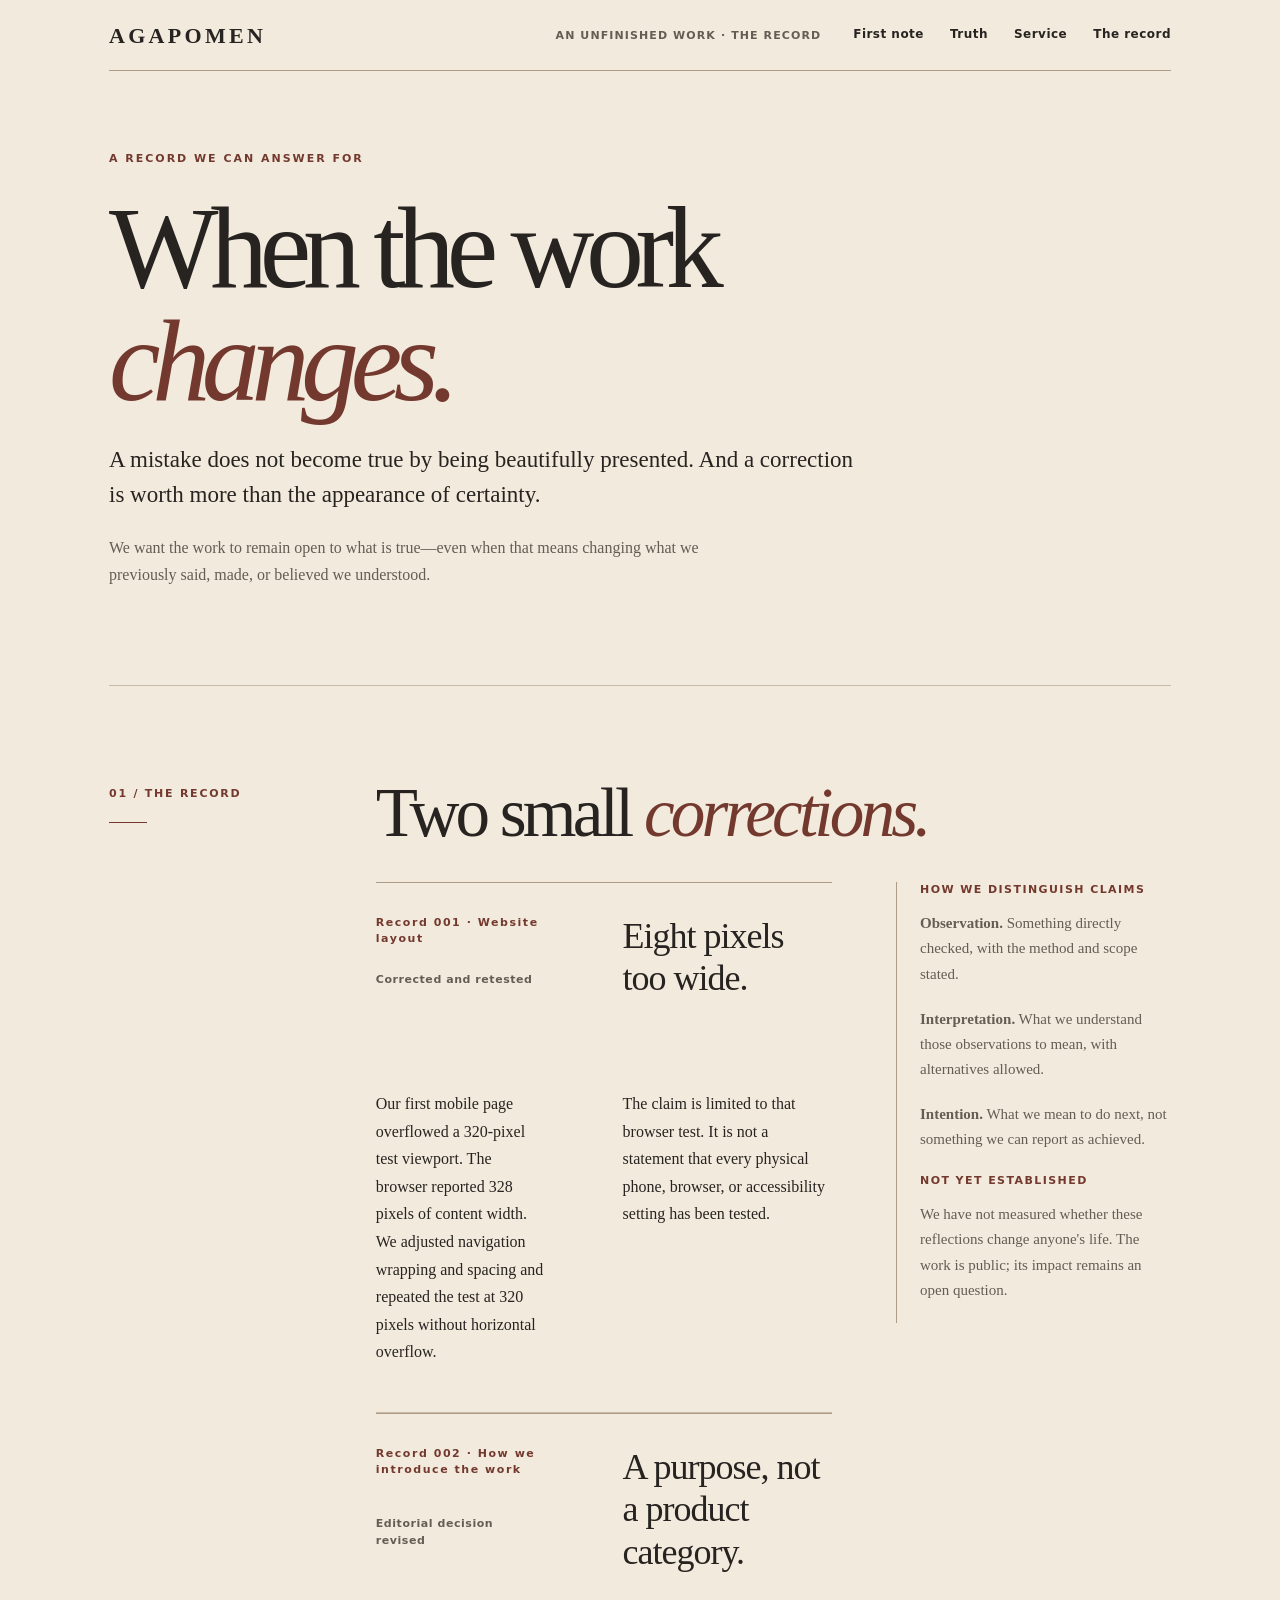
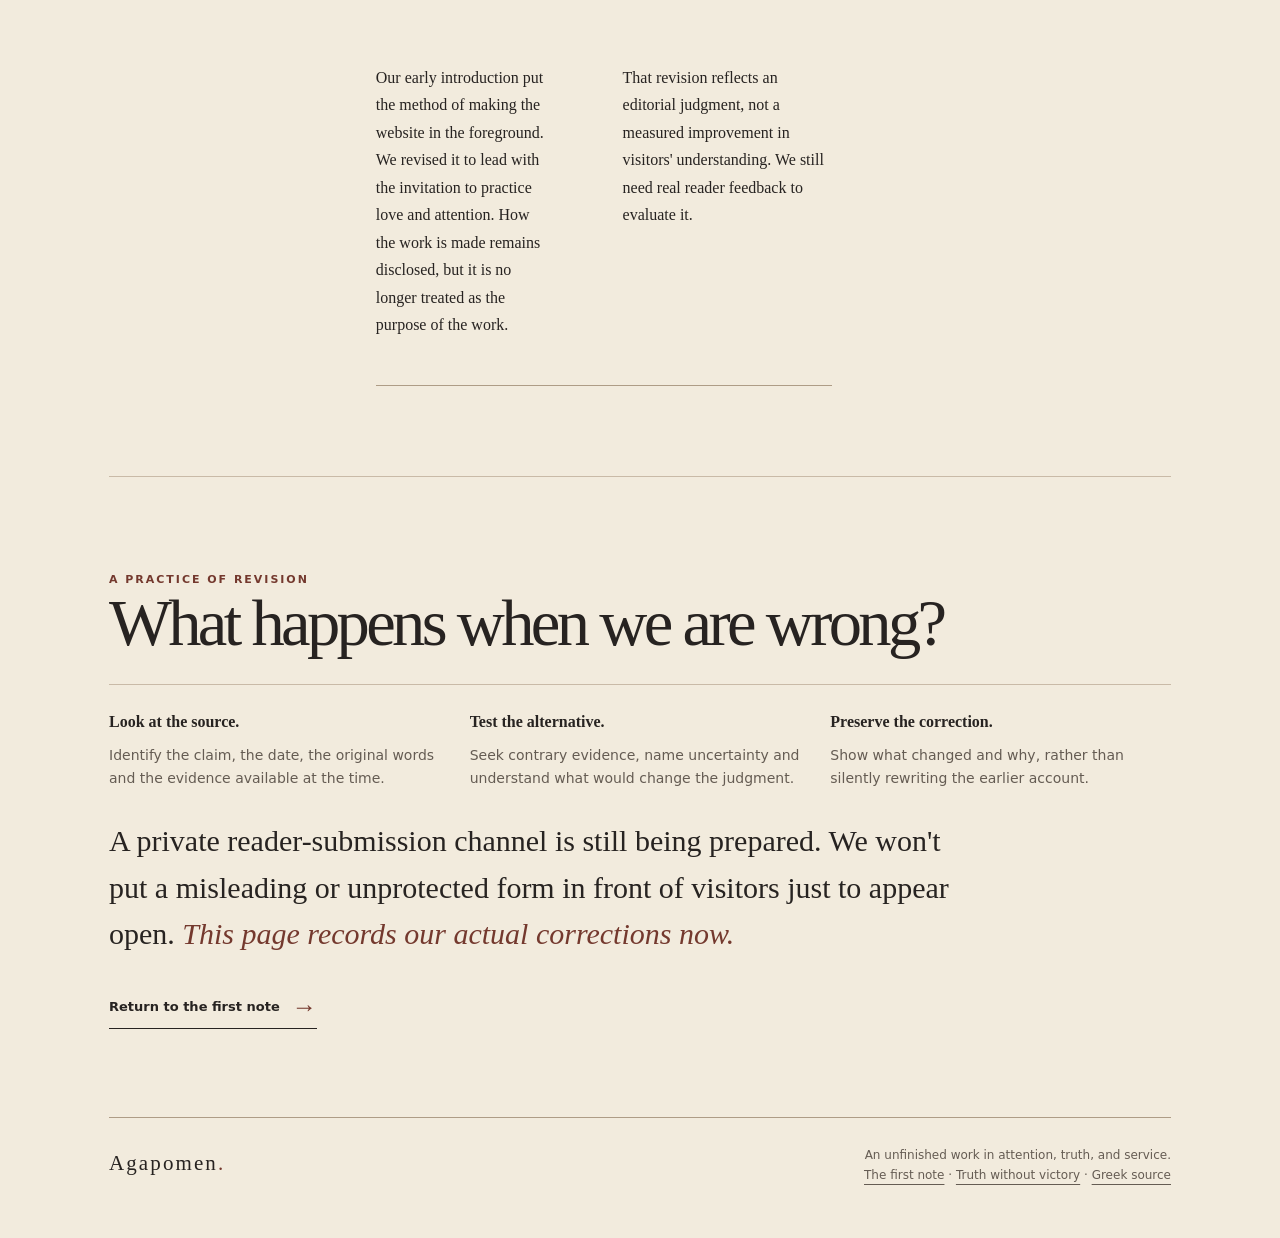
==== corrections.html @ c20bf478 "Publish verified four-page Agapomen release" ====
<!doctype html>
<html lang="en">
<head>
<meta charset="utf-8">
<meta name="viewport" content="width=device-width, initial-scale=1">
<meta name="color-scheme" content="light">
<meta name="theme-color" content="#f2ebdd">
<meta name="description" content="Agapomen's public correction record: what we checked, what we changed, and what we still cannot claim.">
<title>When the work changes — Agapomen</title>
<meta property="og:title" content="When the work changes — Agapomen">
<meta property="og:description" content="A public record of correction, evidence and unanswered questions.">
<style>
:root{
  --paper:#f2ebdd;--light:#f8f3e9;--ink:#272321;--muted:#655c53;--oxide:#74392e;
  --olive:#46513e;--rule:#c9baa7;--rule-dark:#ae9c86;--white:#fffdfa
}
*{box-sizing:border-box}
html{scroll-behavior:smooth}
body{margin:0;background:var(--paper);color:var(--ink);font:16px/1.68 Georgia,"Times New Roman",serif}
a{color:inherit;text-underline-offset:5px;text-decoration-thickness:1px}
a:focus-visible{outline:3px solid var(--oxide);outline-offset:4px}
.skip{position:absolute;top:-100px;left:14px;padding:12px 18px;background:var(--white);z-index:100}
.skip:focus{top:10px}
.sheet{max-width:1190px;margin:auto;padding:0 clamp(20px,5vw,74px)}
.utility,.eyebrow,.nav,.tiny,.folio,.step-tag,.note-label,.foottext{font-family:ui-sans-serif,system-ui,-apple-system,BlinkMacSystemFont,"Segoe UI",sans-serif}
.utility{font-size:11px;line-height:1.5;letter-spacing:.1em;text-transform:uppercase;font-weight:650}
header{position:relative;border-bottom:1px solid var(--rule-dark);display:flex;align-items:center;justify-content:space-between;gap:24px;padding:24px 0 22px}
.wordmark{text-decoration:none;font:600 22px/1.1 Georgia,"Times New Roman",serif;letter-spacing:.15em}
.head-side{display:flex;align-items:center;gap:32px}
.issue{color:var(--muted);white-space:nowrap}
.nav{display:flex;align-items:center;gap:26px;font-size:12px;font-weight:650;letter-spacing:.04em}
.nav a{text-decoration:none;border-bottom:1px solid transparent;padding-bottom:3px}
.nav a:hover{border-color:currentColor}
.hero{display:grid;grid-template-columns:minmax(0,1.6fr) minmax(225px,.65fr);gap:clamp(20px,6vw,92px);padding:82px 0 76px;position:relative}
.hero-copy{min-width:0}
.eyebrow{font-size:11px;letter-spacing:.18em;line-height:1.5;color:var(--oxide);font-weight:750;text-transform:uppercase}
h1{font-weight:400;letter-spacing:-.072em;font-size:clamp(72px,10.9vw,150px);line-height:.93;margin:26px 0 26px}
h1 span{display:block}
h1 span:last-child{font-style:italic;padding-left:clamp(15px,3vw,46px);color:var(--oxide)}
.hero-lead{font:clamp(19px,2vw,23px)/1.5 Georgia,"Times New Roman",serif;max-width:555px;margin:18px 0 22px}
.hero-sub{max-width:590px;font-size:16px;line-height:1.7;color:var(--muted);margin:0 0 30px}
.textlink{font-family:ui-sans-serif,system-ui,-apple-system,"Segoe UI",sans-serif;font-size:13px;font-weight:700;text-decoration:none;display:inline-flex;align-items:center;gap:12px;border-bottom:1px solid var(--ink);padding-bottom:9px}
.textlink .arrow{font:25px/1 Georgia,serif;color:var(--oxide);transition:transform .2s}
.textlink:hover .arrow{transform:translateX(4px)}
.hero-aside{position:relative;border-left:1px solid var(--rule-dark);padding:25px 0 28px 26px;align-self:end;margin-bottom:11px}
.aside-mark{font-size:clamp(43px,4.6vw,67px);line-height:1.12;letter-spacing:-.045em;color:var(--oxide);margin:13px 0 21px;overflow-wrap:anywhere}
.aside-small{font:13px/1.65 ui-sans-serif,system-ui,-apple-system,"Segoe UI",sans-serif;color:var(--muted);max-width:245px}
.hero-aside:after{content:"";position:absolute;bottom:0;left:26px;width:52px;border-bottom:2px solid var(--oxide)}
.interval{border-top:1px solid var(--rule);border-bottom:1px solid var(--rule);padding:22px 0;display:flex;justify-content:space-between;gap:18px;align-items:center}
.interval p{margin:0;font-size:13px;color:var(--muted)}
.interval .stamp{font-family:ui-sans-serif,system-ui,sans-serif;font-size:10px;letter-spacing:.15em;text-transform:uppercase;color:var(--oxide);font-weight:750;white-space:nowrap}
.section{padding:90px 0;border-bottom:1px solid var(--rule)}
.split{display:grid;grid-template-columns:190px minmax(0,1fr);gap:clamp(24px,6vw,90px)}
.folio{color:var(--oxide);font-size:11px;font-weight:750;letter-spacing:.16em;text-transform:uppercase;padding-top:9px}
.folio .line{width:38px;border-top:1px solid var(--oxide);display:block;margin:18px 0}
h2{font-weight:400;font-size:clamp(39px,5.4vw,74px);letter-spacing:-.055em;line-height:1.06;margin:0 0 25px}
.kicker{font-style:italic;color:var(--oxide)}
.prose{max-width:710px;font-size:18px;line-height:1.72}
.prose p{margin:0 0 21px}
.practice-layout{display:grid;grid-template-columns:minmax(0,1fr) 280px;gap:clamp(20px,5vw,65px);margin-top:37px}
.fieldnotes{counter-reset:line;list-style:none;margin:0;padding:0;border-top:1px solid var(--rule-dark)}
.fieldnotes li{display:grid;grid-template-columns:59px 1fr;gap:14px;padding:23px 0 25px;border-bottom:1px solid var(--rule);font-size:18px;line-height:1.58}
.fieldnotes .number{font:italic 30px/1 Georgia,serif;color:var(--oxide)}
.margin-note{border-left:1px solid var(--rule-dark);padding:5px 0 0 22px;align-self:start}
.note-label{font-size:10px;letter-spacing:.16em;text-transform:uppercase;color:var(--oxide);font-weight:750}
.margin-note p{font-size:17px;line-height:1.55;font-style:italic;margin:18px 0;color:var(--muted)}
.margin-note .tiny{font:12px/1.55 ui-sans-serif,system-ui,sans-serif;font-style:normal;color:var(--muted)}
.record{padding:66px clamp(26px,5vw,66px);background:var(--light);border:1px solid var(--rule);position:relative}
.record:before{content:"";position:absolute;left:15px;top:15px;right:15px;bottom:15px;border:1px solid var(--rule);pointer-events:none}
.record-inner{position:relative;z-index:1;display:grid;grid-template-columns:1fr 1.05fr;gap:clamp(30px,6vw,80px);align-items:center}
.record h2{font-size:clamp(36px,4vw,54px);margin-top:12px}
.record p{font-size:16px;line-height:1.72;margin:0 0 19px}
.ledger{border-top:2px solid var(--ink);font:12px/1.6 ui-sans-serif,system-ui,sans-serif}
.ledger-line{display:grid;grid-template-columns:1fr 1fr;gap:14px;padding:18px 0;border-bottom:1px solid var(--rule)}
.ledger-label{color:var(--muted)}
.ledger-value{font-weight:700;text-align:right}
.after{padding:95px 0 88px}
.after h2{font-size:clamp(39px,5.2vw,70px)}
.after .statement{max-width:850px;font:clamp(20px,2.4vw,30px)/1.55 Georgia,serif;margin:28px 0 35px}
.after .statement em{color:var(--oxide)}
.definition{display:grid;grid-template-columns:repeat(2,1fr);gap:45px;border-top:1px solid var(--rule);padding-top:28px}
.definition p{margin:0;font:15px/1.75 ui-sans-serif,system-ui,sans-serif;color:var(--muted)}
.definition strong{color:var(--ink)}
footer{border-top:1px solid var(--rule-dark);padding:28px 0 52px;display:flex;justify-content:space-between;align-items:flex-start;gap:24px}
.footer-brand{font-size:21px;letter-spacing:.1em}
.foottext{font-size:12px;line-height:1.65;color:var(--muted);max-width:360px;text-align:right}
@media(max-width:900px){.hero{grid-template-columns:minmax(0,1fr) 205px;gap:24px}.hero-aside{padding-left:18px}.hero-aside:after{left:18px}.split{grid-template-columns:120px minmax(0,1fr);gap:28px}.practice-layout{grid-template-columns:minmax(0,1fr) 210px;gap:24px}}
@media(max-width:700px){header{flex-wrap:wrap;gap:16px}.head-side{gap:16px}.issue{display:none}.hero{grid-template-columns:1fr;padding:52px 0 58px;gap:34px}h1{font-size:clamp(70px,13vw,105px);margin:17px 0 26px}.hero-aside{padding:14px 0 19px 20px;margin:0;max-width:440px;align-self:start;display:grid;grid-template-columns:1fr 1.1fr;column-gap:14px;align-items:center}.hero-aside .eyebrow{grid-column:1 / -1}.aside-mark{font-size:43px;margin:7px 0}.aside-small{font-size:12px}.hero-aside:after{left:20px}.section{padding:65px 0}.split{grid-template-columns:1fr;gap:14px}.folio{display:flex;align-items:center;gap:12px;padding:0}.folio .line{margin:0;width:28px}.practice-layout{grid-template-columns:1fr;gap:36px}.margin-note{max-width:550px}.record-inner{grid-template-columns:1fr;gap:27px}.after{padding:65px 0}.definition{grid-template-columns:1fr;gap:20px}}
@media(max-width:410px){.sheet{padding:0 19px}.wordmark{font-size:19px}.nav{font-size:11px;gap:12px}h1{font-size:clamp(64px,13vw,80px)}.hero-sub{font-size:15px}.interval{align-items:flex-start;flex-direction:column;gap:6px}.hero-aside{grid-template-columns:1fr}.aside-small{max-width:260px;margin-bottom:7px}.record{padding:45px 26px}.record:before{left:9px;right:9px;top:9px;bottom:9px}.fieldnotes li{grid-template-columns:40px 1fr;font-size:16px}.ledger-line{grid-template-columns:1fr 1fr}.section{padding:55px 0}h2{font-size:41px}footer{flex-direction:column;gap:10px}.foottext{text-align:left}}
@media(prefers-reduced-motion:reduce){html{scroll-behavior:auto}.textlink .arrow{transition:none}}

/* Second note: same visual grammar, no new image/brand conventions. */
.note-hero{display:grid;grid-template-columns:170px minmax(0,1fr);gap:clamp(24px,6vw,90px);padding:82px 0 74px;border-bottom:1px solid var(--rule)}
.note-hero h1{font-size:clamp(51px,8vw,104px);line-height:1;max-width:850px;margin:22px 0 24px}
.note-hero h1 em{color:var(--oxide);font-weight:400}
.note-lead{font-size:clamp(20px,2.4vw,27px);line-height:1.55;max-width:650px}
.entry{display:grid;grid-template-columns:170px minmax(0,1fr);gap:clamp(24px,6vw,90px);padding:67px 0;border-bottom:1px solid var(--rule)}
.entry-body{max-width:690px;font-size:19px;line-height:1.8}
.entry-body p{margin:0 0 25px}
.entry-body p:last-child{margin-bottom:0}
.entry-body h2{font-size:clamp(31px,4.3vw,52px);margin-top:0}
.entry-body ol{list-style:none;counter-reset:prompts;padding:0;margin:32px 0;border-top:1px solid var(--rule-dark)}
.entry-body li{counter-increment:prompts;border-bottom:1px solid var(--rule);padding:21px 0 22px 55px;position:relative}
.entry-body li:before{content:counter(prompts,upper-roman);font:italic 27px/1 Georgia,serif;color:var(--oxide);position:absolute;left:0;top:27px}
.entry-aside{font:italic clamp(23px,3vw,34px)/1.45 Georgia,serif;color:var(--oxide);margin:15px 0 0;max-width:600px}
.entry-small{font:13px/1.7 ui-sans-serif,system-ui,sans-serif;color:var(--muted)}
.note-next{display:flex;justify-content:space-between;gap:25px;align-items:center;padding:50px 0 85px}
.note-next p{font-size:18px;max-width:570px;margin:0}
@media(max-width:700px){.note-hero,.entry{grid-template-columns:1fr;gap:13px}.note-hero{padding:53px 0 56px}.entry{padding:55px 0}.note-hero h1{font-size:clamp(58px,12vw,79px)}.note-next{flex-direction:column;align-items:flex-start;gap:20px}}
@media(max-width:410px){.note-hero h1{font-size:clamp(51px,11.5vw,65px)}.entry-body{font-size:17px}.note-next{padding:44px 0 65px}}

/* Correction ledger: a document, not a product feature. */
.correct-hero{padding:80px 0 67px;border-bottom:1px solid var(--rule)}
.correct-hero h1{font-size:clamp(58px,9.2vw,116px);max-width:920px;margin:24px 0;line-height:.98}
.correct-hero h1 em{color:var(--oxide);font-weight:400}
.correct-hero .hero-lead{max-width:760px}
.correct-grid{display:grid;grid-template-columns:minmax(0,1fr) 275px;gap:clamp(24px,5vw,65px);margin:32px 0 0}
.correct-aside{align-self:start;border-left:1px solid var(--rule-dark);padding-left:23px}
.correct-aside h3{font:600 11px/1.5 ui-sans-serif,system-ui,sans-serif;letter-spacing:.13em;text-transform:uppercase;color:var(--oxide);margin:0 0 13px}
.correct-aside p{font-size:15px;line-height:1.68;color:var(--muted);margin:0 0 20px}
.entry{border-top:1px solid var(--rule-dark);padding:32px 0 34px}
.entry:last-child{border-bottom:1px solid var(--rule-dark)}
.entry-head{display:flex;justify-content:space-between;gap:14px;flex-wrap:wrap;margin-bottom:14px}
.entry .ref{font:700 11px/1.5 ui-sans-serif,system-ui,sans-serif;color:var(--oxide);letter-spacing:.14em}
.entry .status{font:600 11px/1.5 ui-sans-serif,system-ui,sans-serif;color:var(--muted);letter-spacing:.05em}
.entry h3{font-size:clamp(25px,3.2vw,36px);font-weight:400;line-height:1.18;letter-spacing:-.028em;margin:0 0 14px}
.entry p{font-size:16px;line-height:1.72;margin:0 0 12px;max-width:740px}
.correction-summary{display:grid;grid-template-columns:repeat(3,minmax(0,1fr));gap:20px;padding:24px 0 0;border-top:1px solid var(--rule)}
.correction-summary p{font:14px/1.65 ui-sans-serif,system-ui,sans-serif;color:var(--muted);margin:8px 0 0}
.correction-summary strong{color:var(--ink)}
@media(max-width:700px){.correct-hero{padding:48px 0}.correct-grid{grid-template-columns:1fr;gap:20px}.correct-aside{max-width:580px}.correction-summary{grid-template-columns:1fr;gap:16px}}
@media(max-width:410px){.correct-hero h1{font-size:clamp(55px,12vw,76px)}.nav{gap:10px;font-size:10px}.wordmark{font-size:18px}}

</style>
</head>
<body>
<a class="skip" href="#content">Skip to the writing</a>
<div class="sheet" id="top">
<header>
  <a href="index.html" class="wordmark" aria-label="Agapomen, homepage">AGAPOMEN</a>
  <div class="head-side">
    <span class="utility issue">An unfinished work · The record</span>
    <nav class="nav" aria-label="Sections"><a href="index.html#practice">First note</a><a href="note-002.html">Truth</a><a href="note-003.html">Service</a><a href="#entries">The record</a></nav>
  </div>
</header>
<main id="content">
<section class="correct-hero" aria-labelledby="correction-title">
  <div class="eyebrow">A record we can answer for</div>
  <h1 id="correction-title">When the work <em>changes.</em></h1>
  <p class="hero-lead">A mistake does not become true by being beautifully presented. And a correction is worth more than the appearance of certainty.</p>
  <p class="hero-sub">We want the work to remain open to what is true—even when that means changing what we previously said, made, or believed we understood.</p>
</section>
<section class="section" id="entries" aria-labelledby="entry-title">
  <div class="split">
    <div class="folio"><span>01 / The record</span><span class="line" aria-hidden="true"></span></div>
    <div>
      <h2 id="entry-title">Two small <span class="kicker">corrections.</span></h2>
      <div class="correct-grid">
        <div>
          <article class="entry" aria-labelledby="entry-one">
            <div class="entry-head"><span class="ref">Record 001 · Website layout</span><span class="status">Corrected and retested</span></div>
            <h3 id="entry-one">Eight pixels too wide.</h3>
            <p>Our first mobile page overflowed a 320-pixel test viewport. The browser reported 328 pixels of content width. We adjusted navigation wrapping and spacing and repeated the test at 320 pixels without horizontal overflow.</p>
            <p>The claim is limited to that browser test. It is not a statement that every physical phone, browser, or accessibility setting has been tested.</p>
          </article>
          <article class="entry" aria-labelledby="entry-two">
            <div class="entry-head"><span class="ref">Record 002 · How we introduce the work</span><span class="status">Editorial decision revised</span></div>
            <h3 id="entry-two">A purpose, not a product category.</h3>
            <p>Our early introduction put the method of making the website in the foreground. We revised it to lead with the invitation to practice love and attention. How the work is made remains disclosed, but it is no longer treated as the purpose of the work.</p>
            <p>That revision reflects an editorial judgment, not a measured improvement in visitors' understanding. We still need real reader feedback to evaluate it.</p>
          </article>
        </div>
        <aside class="correct-aside">
          <h3>How we distinguish claims</h3>
          <p><strong>Observation.</strong> Something directly checked, with the method and scope stated.</p>
          <p><strong>Interpretation.</strong> What we understand those observations to mean, with alternatives allowed.</p>
          <p><strong>Intention.</strong> What we mean to do next, not something we can report as achieved.</p>
          <h3>Not yet established</h3>
          <p>We have not measured whether these reflections change anyone's life. The work is public; its impact remains an open question.</p>
        </aside>
      </div>
    </div>
  </div>
</section>
<section class="after" id="process" aria-labelledby="process-title">
  <div class="eyebrow">A practice of revision</div>
  <h2 id="process-title">What happens when we are wrong?</h2>
  <div class="correction-summary">
    <div><strong>Look at the source.</strong><p>Identify the claim, the date, the original words and the evidence available at the time.</p></div>
    <div><strong>Test the alternative.</strong><p>Seek contrary evidence, name uncertainty and understand what would change the judgment.</p></div>
    <div><strong>Preserve the correction.</strong><p>Show what changed and why, rather than silently rewriting the earlier account.</p></div>
  </div>
  <p class="statement">A private reader-submission channel is still being prepared. We won't put a misleading or unprotected form in front of visitors just to appear open. <em>This page records our actual corrections now.</em></p>
  <a class="textlink" href="index.html">Return to the first note <span class="arrow" aria-hidden="true">→</span></a>
</section>
</main>
<footer>
  <div class="footer-brand">Agapomen<span style="color:var(--oxide)">.</span></div>
  <div class="foottext">An unfinished work in attention, truth, and service.<br><a href="index.html">The first note</a> · <a href="note-002.html">Truth without victory</a> · <a href="https://www.openbible.com/text/1_john/4-7.htm" rel="noopener noreferrer">Greek source</a></div>
</footer>
</div>
</body>
</html>
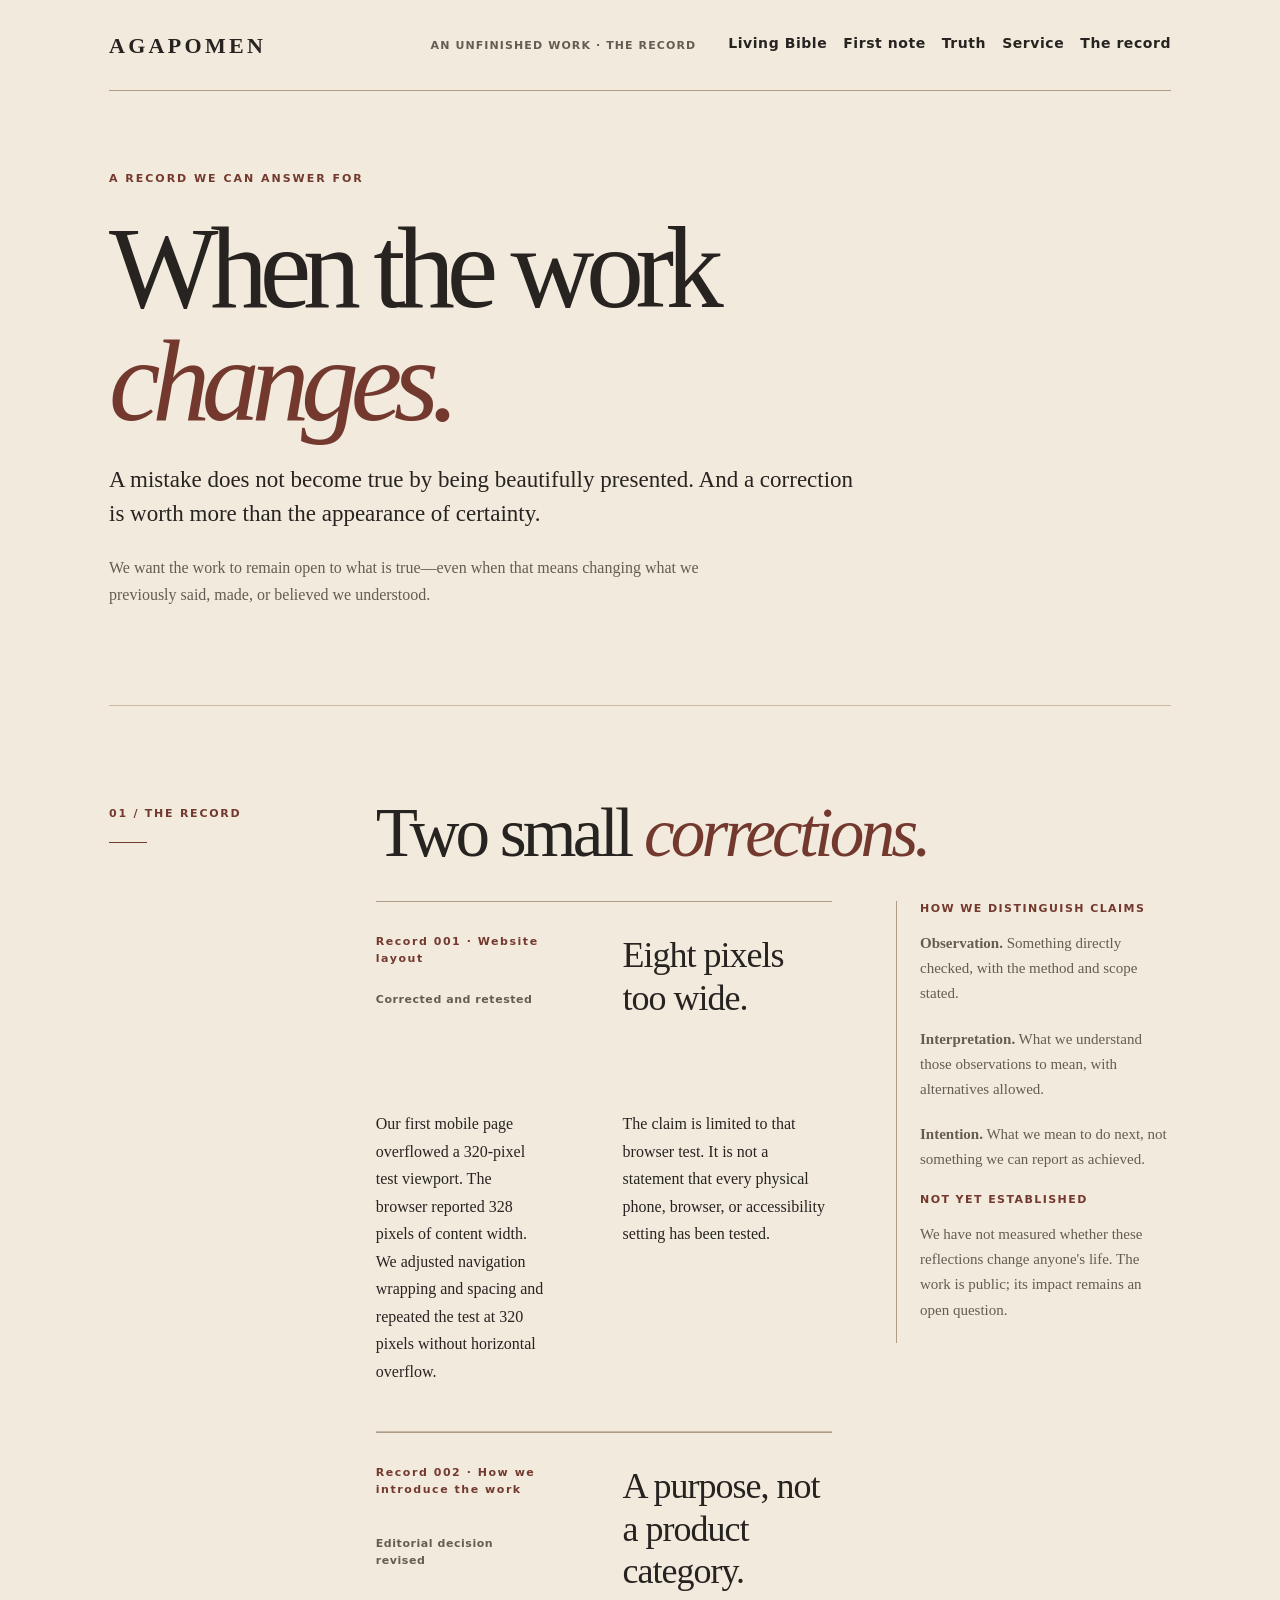
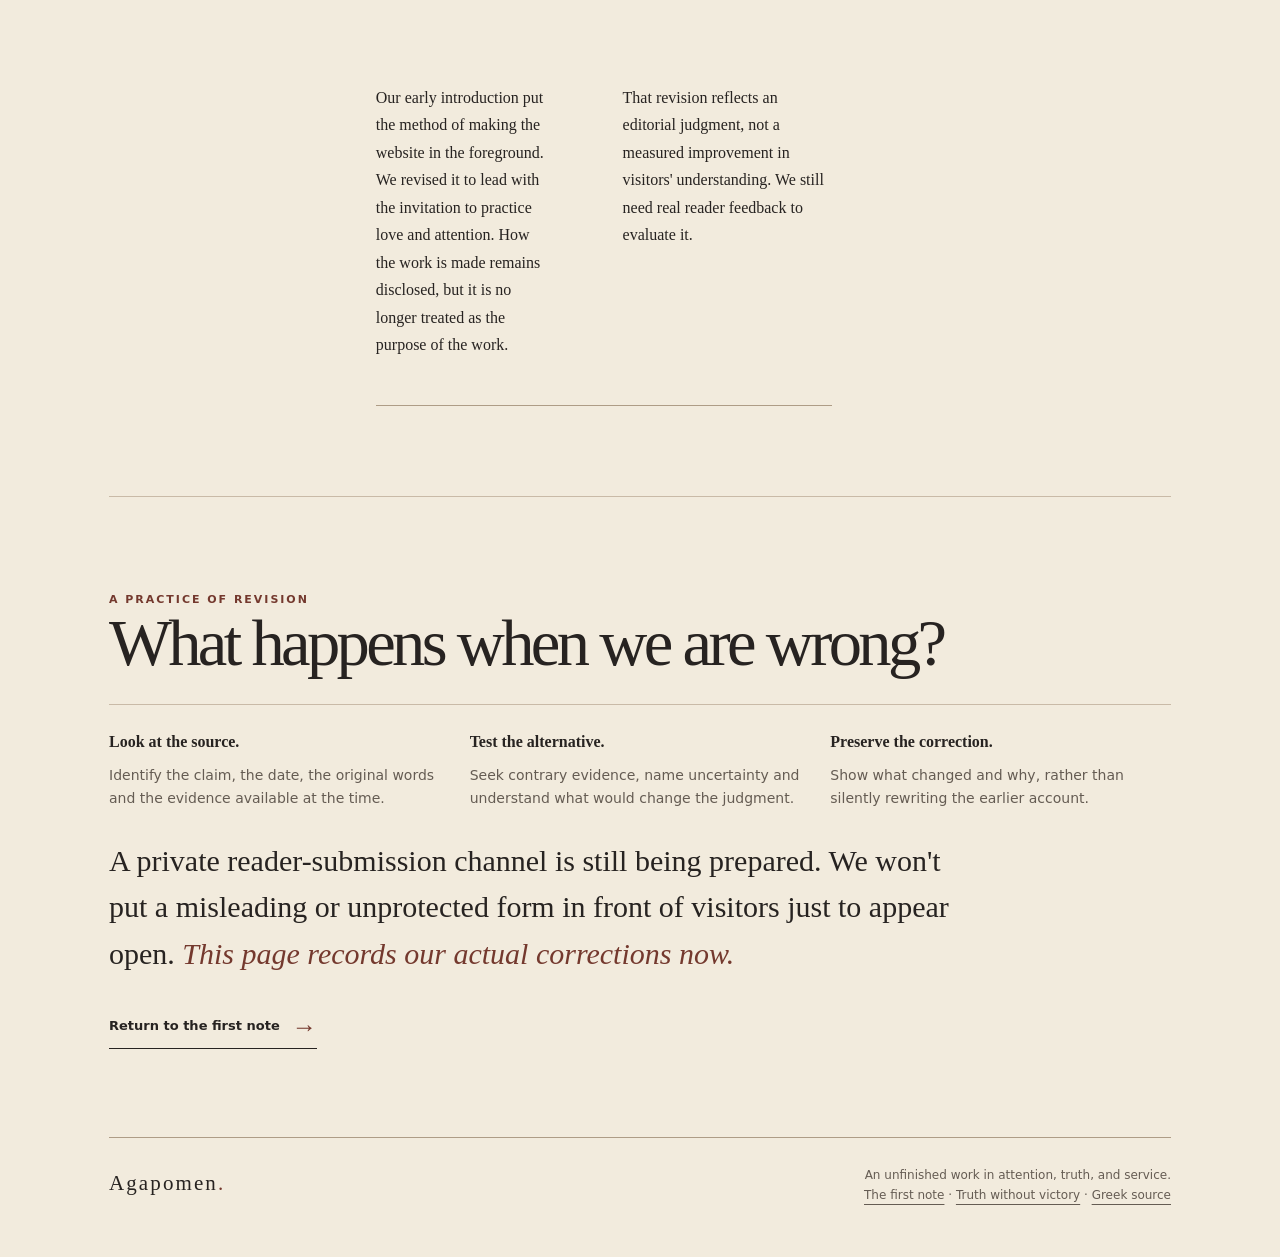
==== commit 97471144: "Make the Living Bible discoverable throughout Agapomen Add a clear Living Bible navigation link on e" ====
--- a/corrections.html
+++ b/corrections.html
@@ -5,10 +5,10 @@
 <meta name="viewport" content="width=device-width, initial-scale=1">
 <meta name="color-scheme" content="light">
 <meta name="theme-color" content="#f2ebdd">
-<meta name="description" content="Agapomen's public correction record: what we checked, what we changed, and what we still cannot claim.">
-<title>When the work changes — Agapomen</title>
-<meta property="og:title" content="When the work changes — Agapomen">
-<meta property="og:description" content="A public record of correction, evidence and unanswered questions.">
+
+
+
+
 <style>
 :root{
   --paper:#f2ebdd;--light:#f8f3e9;--ink:#272321;--muted:#655c53;--oxide:#74392e;
@@ -131,7 +131,34 @@
 @media(max-width:700px){.correct-hero{padding:48px 0}.correct-grid{grid-template-columns:1fr;gap:20px}.correct-aside{max-width:580px}.correction-summary{grid-template-columns:1fr;gap:16px}}
 @media(max-width:410px){.correct-hero h1{font-size:clamp(55px,12vw,76px)}.nav{gap:10px;font-size:10px}.wordmark{font-size:18px}}
 
+
+/* Keep all navigation destinations readable and easy to tap. */
+header{flex-wrap:wrap}
+.head-side{min-width:0;max-width:100%;flex-wrap:wrap}
+.nav{font-size:.875rem;flex-wrap:wrap;gap:.25rem 1rem}
+.nav a{display:inline-flex;align-items:center;min-height:2.75rem;white-space:nowrap}
+@media(max-width:700px){.head-side{width:100%}}
 </style>
+  <title>Agapomen’s correction record — When the work changes</title>
+  <meta name="description" content="Agapomen’s public correction record: what we checked, what changed, and what remains unknown. Read the evidence and limits behind our revisions.">
+  <link rel="canonical" href="https://agapomen.org/corrections.html">
+  <link rel="icon" type="image/png" sizes="48x48" href="/assets/agapomen-icon-48.png">
+  <meta property="og:type" content="website">
+  <meta property="og:title" content="Agapomen’s correction record — When the work changes">
+  <meta property="og:description" content="Agapomen’s public correction record: what we checked, what changed, and what remains unknown. Read the evidence and limits behind our revisions.">
+  <meta property="og:url" content="https://agapomen.org/corrections.html">
+  <meta property="og:site_name" content="Agapomen">
+  <meta property="og:locale" content="en_US">
+  <meta property="og:image" content="https://agapomen.org/assets/agapomen-doorway.png">
+  <meta property="og:image:type" content="image/png">
+  <meta property="og:image:width" content="1254">
+  <meta property="og:image:height" content="1254">
+  <meta property="og:image:alt" content="Agapomen’s open doorway mark: two distinct forms making room together.">
+  <meta name="twitter:card" content="summary">
+  <meta name="twitter:title" content="Agapomen’s correction record — When the work changes">
+  <meta name="twitter:description" content="Agapomen’s public correction record: what we checked, what changed, and what remains unknown. Read the evidence and limits behind our revisions.">
+  <meta name="twitter:image" content="https://agapomen.org/assets/agapomen-doorway.png">
+  <meta name="twitter:image:alt" content="Agapomen’s open doorway mark: two distinct forms making room together.">
 </head>
 <body>
 <a class="skip" href="#content">Skip to the writing</a>
@@ -140,7 +167,7 @@
   <a href="index.html" class="wordmark" aria-label="Agapomen, homepage">AGAPOMEN</a>
   <div class="head-side">
     <span class="utility issue">An unfinished work · The record</span>
-    <nav class="nav" aria-label="Sections"><a href="index.html#practice">First note</a><a href="note-002.html">Truth</a><a href="note-003.html">Service</a><a href="#entries">The record</a></nav>
+    <nav class="nav" aria-label="Sections"><a href="https://bible.agapomen.org/#home">Living Bible</a><a href="note-001.html">First note</a><a href="note-002.html">Truth</a><a href="note-003.html">Service</a><a href="#entries">The record</a></nav>
   </div>
 </header>
 <main id="content">
@@ -191,13 +218,14 @@
     <div><strong>Preserve the correction.</strong><p>Show what changed and why, rather than silently rewriting the earlier account.</p></div>
   </div>
   <p class="statement">A private reader-submission channel is still being prepared. We won't put a misleading or unprotected form in front of visitors just to appear open. <em>This page records our actual corrections now.</em></p>
-  <a class="textlink" href="index.html">Return to the first note <span class="arrow" aria-hidden="true">→</span></a>
+  <a class="textlink" href="note-001.html">Return to the first note <span class="arrow" aria-hidden="true">→</span></a>
 </section>
 </main>
 <footer>
   <div class="footer-brand">Agapomen<span style="color:var(--oxide)">.</span></div>
-  <div class="foottext">An unfinished work in attention, truth, and service.<br><a href="index.html">The first note</a> · <a href="note-002.html">Truth without victory</a> · <a href="https://www.openbible.com/text/1_john/4-7.htm" rel="noopener noreferrer">Greek source</a></div>
+  <div class="foottext">An unfinished work in attention, truth, and service.<br><a href="note-001.html">The first note</a> · <a href="note-002.html">Truth without victory</a> · <a href="https://www.openbible.com/text/1_john/4-7.htm" rel="noopener noreferrer">Greek source</a></div>
 </footer>
 </div>
 </body>
 </html>
+
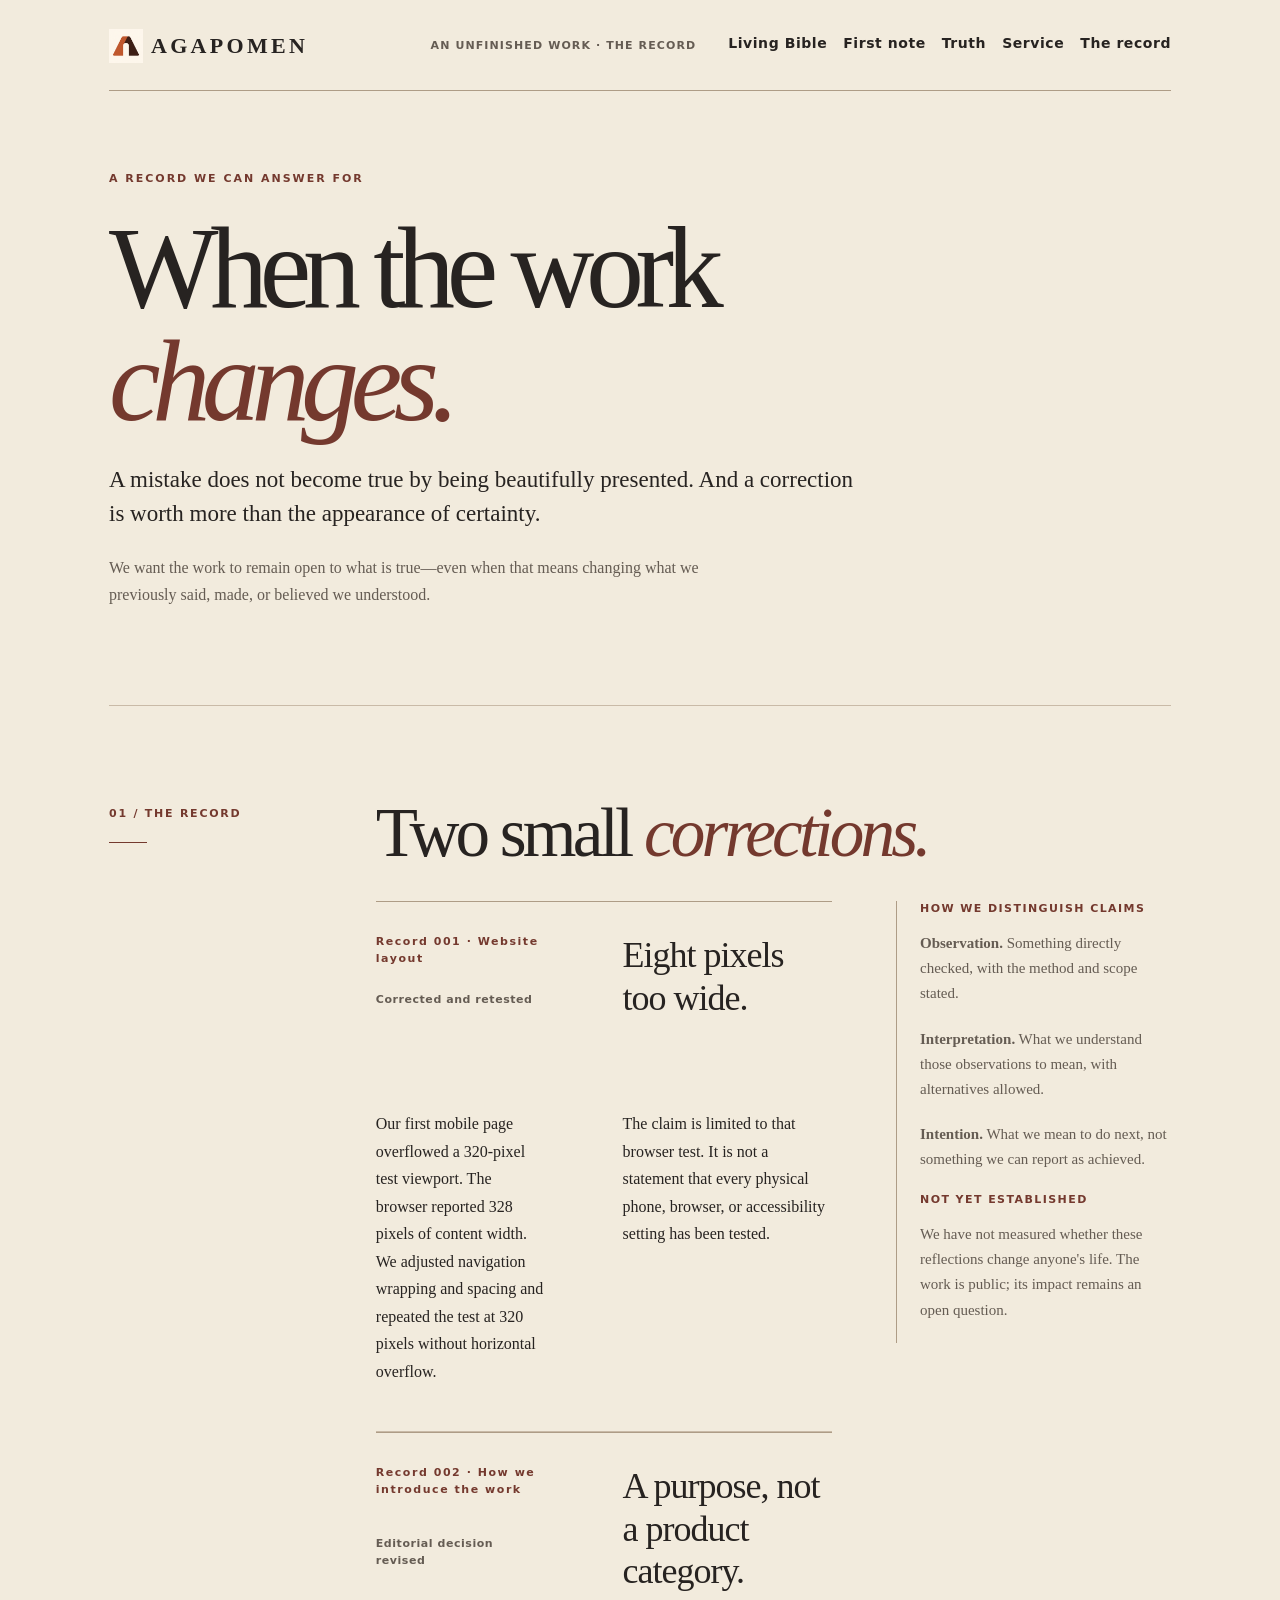
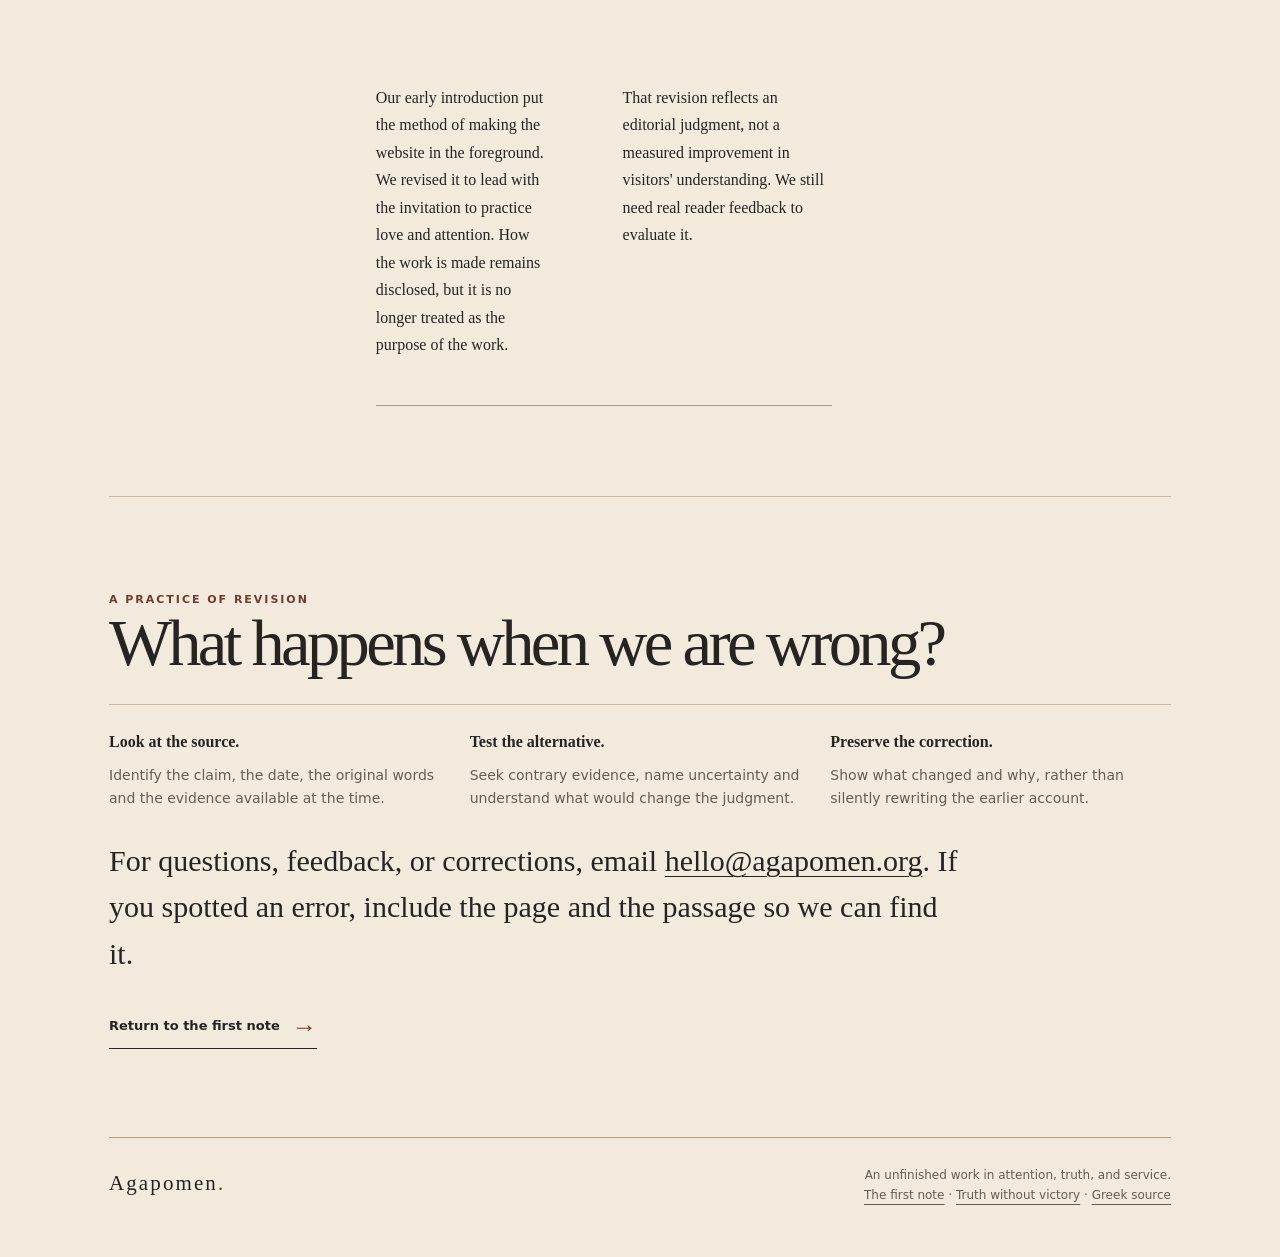
==== commit c67f3ed4: "Use the selected Agapomen doorway across the site and publish the contact address" ====
--- a/corrections.html
+++ b/corrections.html
@@ -25,7 +25,7 @@
 .utility,.eyebrow,.nav,.tiny,.folio,.step-tag,.note-label,.foottext{font-family:ui-sans-serif,system-ui,-apple-system,BlinkMacSystemFont,"Segoe UI",sans-serif}
 .utility{font-size:11px;line-height:1.5;letter-spacing:.1em;text-transform:uppercase;font-weight:650}
 header{position:relative;border-bottom:1px solid var(--rule-dark);display:flex;align-items:center;justify-content:space-between;gap:24px;padding:24px 0 22px}
-.wordmark{text-decoration:none;font:600 22px/1.1 Georgia,"Times New Roman",serif;letter-spacing:.15em}
+.wordmark{display:inline-flex;align-items:center;gap:.5rem;text-decoration:none;font:600 22px/1.1 Georgia,"Times New Roman",serif;letter-spacing:.15em}
 .head-side{display:flex;align-items:center;gap:32px}
 .issue{color:var(--muted);white-space:nowrap}
 .nav{display:flex;align-items:center;gap:26px;font-size:12px;font-weight:650;letter-spacing:.04em}
@@ -142,29 +142,31 @@
   <title>Agapomen’s correction record — When the work changes</title>
   <meta name="description" content="Agapomen’s public correction record: what we checked, what changed, and what remains unknown. Read the evidence and limits behind our revisions.">
   <link rel="canonical" href="https://agapomen.org/corrections.html">
-  <link rel="icon" type="image/png" sizes="48x48" href="/assets/agapomen-icon-48.png">
+  <link rel="icon" type="image/png" sizes="48x48" href="/assets/agapomen-icon-48.png?v=2">
+  <link rel="apple-touch-icon" sizes="180x180" href="/assets/apple-touch-icon.png">
+  <link rel="manifest" href="/site.webmanifest">
   <meta property="og:type" content="website">
   <meta property="og:title" content="Agapomen’s correction record — When the work changes">
   <meta property="og:description" content="Agapomen’s public correction record: what we checked, what changed, and what remains unknown. Read the evidence and limits behind our revisions.">
   <meta property="og:url" content="https://agapomen.org/corrections.html">
   <meta property="og:site_name" content="Agapomen">
   <meta property="og:locale" content="en_US">
-  <meta property="og:image" content="https://agapomen.org/assets/agapomen-doorway.png">
+  <meta property="og:image" content="https://agapomen.org/assets/agapomen-doorway.png?v=2">
   <meta property="og:image:type" content="image/png">
   <meta property="og:image:width" content="1254">
   <meta property="og:image:height" content="1254">
-  <meta property="og:image:alt" content="Agapomen’s open doorway mark: two distinct forms making room together.">
+  <meta property="og:image:alt" content="Agapomen’s terracotta and dark-brown A-shaped doorway on ivory.">
   <meta name="twitter:card" content="summary">
   <meta name="twitter:title" content="Agapomen’s correction record — When the work changes">
   <meta name="twitter:description" content="Agapomen’s public correction record: what we checked, what changed, and what remains unknown. Read the evidence and limits behind our revisions.">
-  <meta name="twitter:image" content="https://agapomen.org/assets/agapomen-doorway.png">
-  <meta name="twitter:image:alt" content="Agapomen’s open doorway mark: two distinct forms making room together.">
+  <meta name="twitter:image" content="https://agapomen.org/assets/agapomen-doorway.png?v=2">
+  <meta name="twitter:image:alt" content="Agapomen’s terracotta and dark-brown A-shaped doorway on ivory.">
 </head>
 <body>
 <a class="skip" href="#content">Skip to the writing</a>
 <div class="sheet" id="top">
 <header>
-  <a href="index.html" class="wordmark" aria-label="Agapomen, homepage">AGAPOMEN</a>
+  <a href="index.html" class="wordmark" aria-label="Agapomen, homepage"><img src="/assets/agapomen-mark-128.png?v=2" width="34" height="34" alt="">AGAPOMEN</a>
   <div class="head-side">
     <span class="utility issue">An unfinished work · The record</span>
     <nav class="nav" aria-label="Sections"><a href="https://bible.agapomen.org/#home">Living Bible</a><a href="note-001.html">First note</a><a href="note-002.html">Truth</a><a href="note-003.html">Service</a><a href="#entries">The record</a></nav>
@@ -217,7 +219,7 @@
     <div><strong>Test the alternative.</strong><p>Seek contrary evidence, name uncertainty and understand what would change the judgment.</p></div>
     <div><strong>Preserve the correction.</strong><p>Show what changed and why, rather than silently rewriting the earlier account.</p></div>
   </div>
-  <p class="statement">A private reader-submission channel is still being prepared. We won't put a misleading or unprotected form in front of visitors just to appear open. <em>This page records our actual corrections now.</em></p>
+  <p class="statement">For questions, feedback, or corrections, email <a href="mailto:hello@agapomen.org">hello@agapomen.org</a>. If you spotted an error, include the page and the passage so we can find it.</p>
   <a class="textlink" href="note-001.html">Return to the first note <span class="arrow" aria-hidden="true">→</span></a>
 </section>
 </main>
